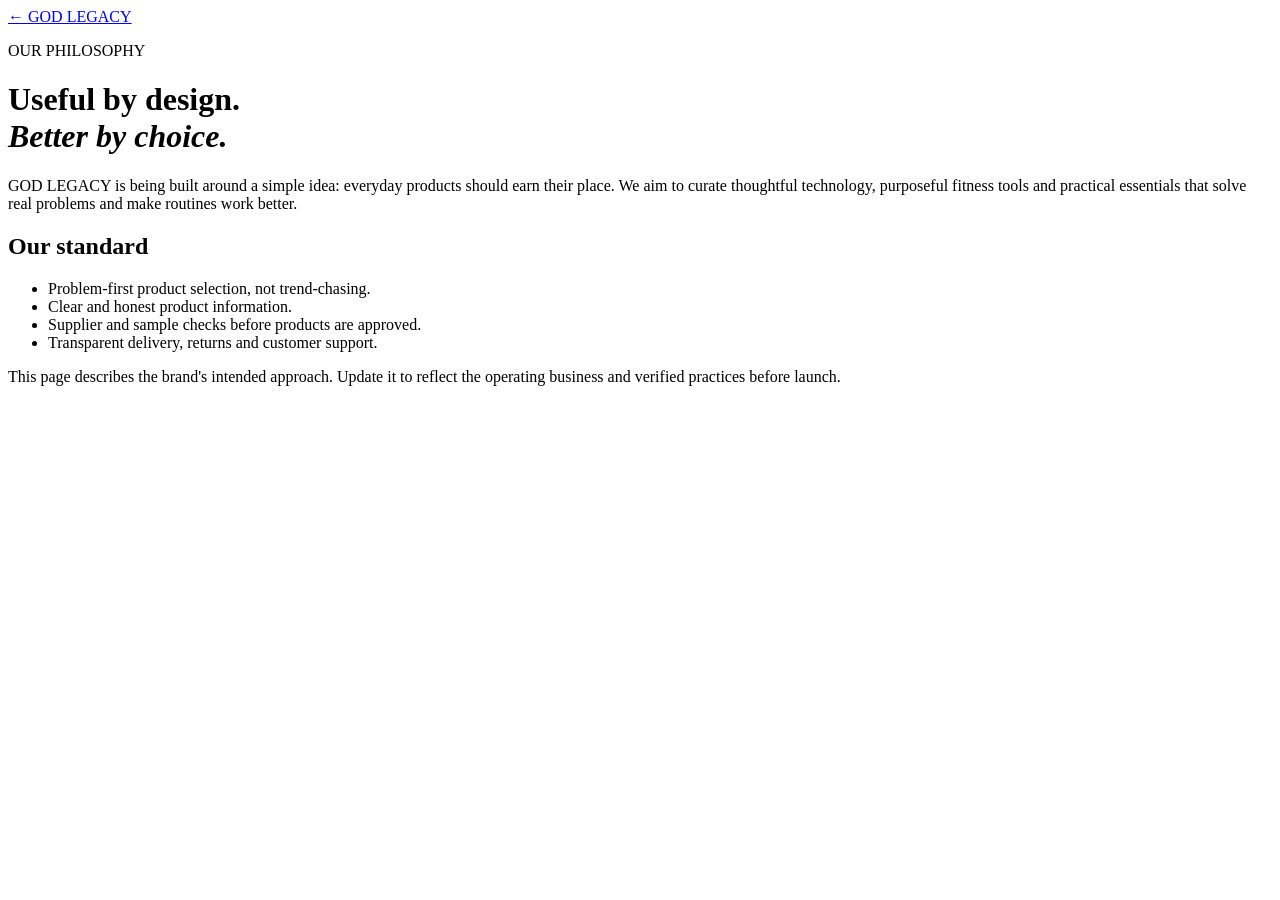
==== about.html @ af0833ac "Prepare GOD LEGACY pre-commerce storefront and operations foundation" ====
<!doctype html><html lang="en"><head><meta charset="utf-8"><meta name="viewport" content="width=device-width,initial-scale=1"><meta name="theme-color" content="#090a0c"><title>About GOD LEGACY</title><link rel="stylesheet" href="page.css"></head><body><main class="page"><a class="back" href="index.html">← GOD LEGACY</a><p class="eyebrow">OUR PHILOSOPHY</p><h1>Useful by design.<br><em>Better by choice.</em></h1><p>GOD LEGACY is being built around a simple idea: everyday products should earn their place. We aim to curate thoughtful technology, purposeful fitness tools and practical essentials that solve real problems and make routines work better.</p><h2>Our standard</h2><ul><li>Problem-first product selection, not trend-chasing.</li><li>Clear and honest product information.</li><li>Supplier and sample checks before products are approved.</li><li>Transparent delivery, returns and customer support.</li></ul><p class="note">This page describes the brand's intended approach. Update it to reflect the operating business and verified practices before launch.</p></main></body></html>
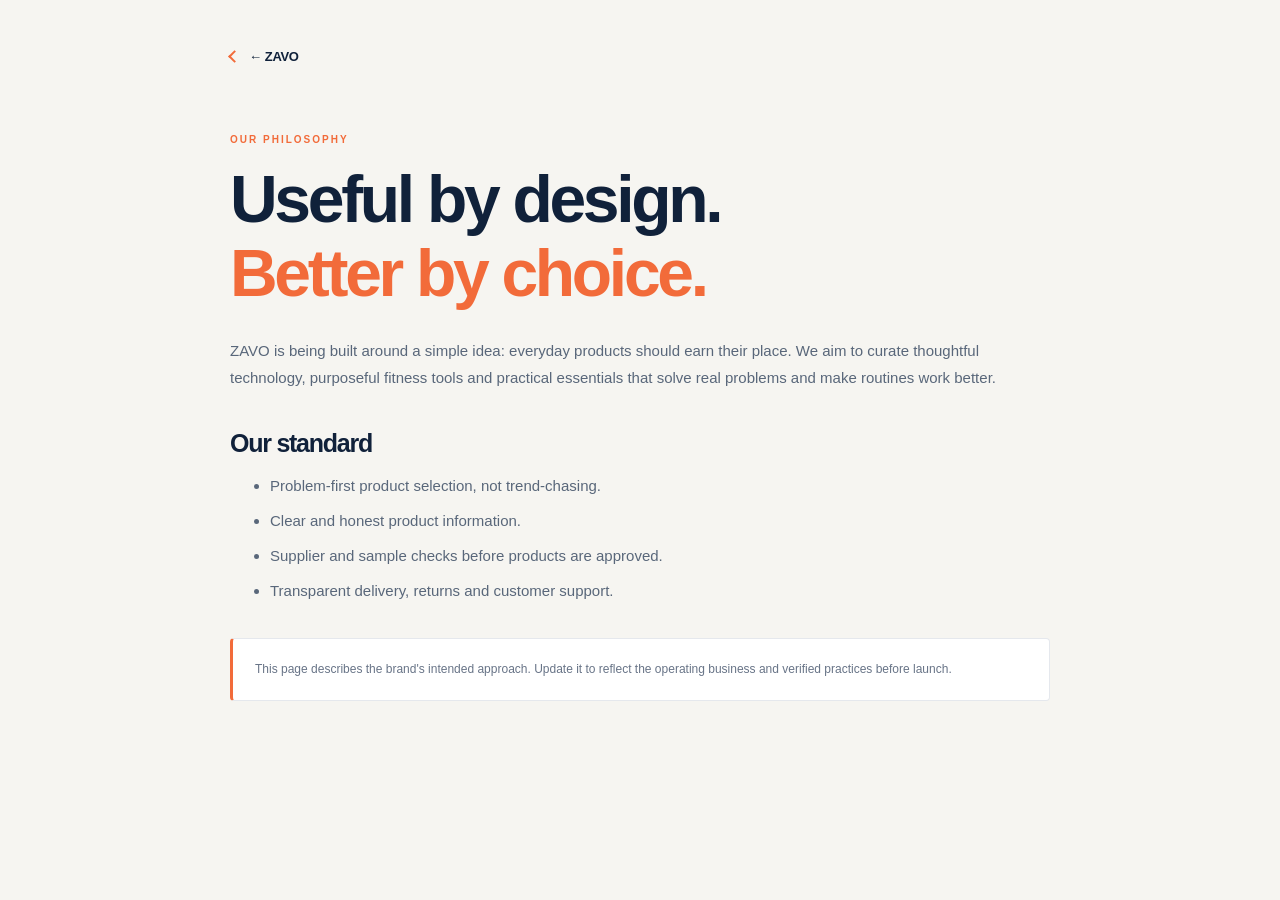
==== commit f7b08b43: "Apply ZAVO brand to customer page" ====
--- a/about.html
+++ b/about.html
@@ -1 +1 @@
-<!doctype html><html lang="en"><head><meta charset="utf-8"><meta name="viewport" content="width=device-width,initial-scale=1"><meta name="theme-color" content="#090a0c"><title>About GOD LEGACY</title><link rel="stylesheet" href="page.css"></head><body><main class="page"><a class="back" href="index.html">← GOD LEGACY</a><p class="eyebrow">OUR PHILOSOPHY</p><h1>Useful by design.<br><em>Better by choice.</em></h1><p>GOD LEGACY is being built around a simple idea: everyday products should earn their place. We aim to curate thoughtful technology, purposeful fitness tools and practical essentials that solve real problems and make routines work better.</p><h2>Our standard</h2><ul><li>Problem-first product selection, not trend-chasing.</li><li>Clear and honest product information.</li><li>Supplier and sample checks before products are approved.</li><li>Transparent delivery, returns and customer support.</li></ul><p class="note">This page describes the brand's intended approach. Update it to reflect the operating business and verified practices before launch.</p></main></body></html>+<!doctype html><html lang="en"><head><meta charset="utf-8"><meta name="viewport" content="width=device-width,initial-scale=1"><meta name="theme-color" content="#090a0c"><title>About ZAVO</title><link rel="stylesheet" href="page.css"></head><body><main class="page"><a class="back" href="index.html">← ZAVO</a><p class="eyebrow">OUR PHILOSOPHY</p><h1>Useful by design.<br><em>Better by choice.</em></h1><p>ZAVO is being built around a simple idea: everyday products should earn their place. We aim to curate thoughtful technology, purposeful fitness tools and practical essentials that solve real problems and make routines work better.</p><h2>Our standard</h2><ul><li>Problem-first product selection, not trend-chasing.</li><li>Clear and honest product information.</li><li>Supplier and sample checks before products are approved.</li><li>Transparent delivery, returns and customer support.</li></ul><p class="note">This page describes the brand's intended approach. Update it to reflect the operating business and verified practices before launch.</p></main></body></html>
--- a/page.css
+++ b/page.css
@@ -0,0 +1 @@
+:root{--navy:#10213a;--orange:#f26b3a;--ink:#172235;--muted:#687487;--line:#e5e8ed;--paper:#f6f5f1}*{box-sizing:border-box}body{margin:0;background:var(--paper);color:var(--ink);font:15px/1.8 "DM Sans",Arial,sans-serif;-webkit-font-smoothing:antialiased}.page{width:min(820px,calc(100% - 36px));margin:0 auto;padding:42px 0 90px}.back{display:inline-block;color:var(--navy);font-weight:800;font-size:13px;text-decoration:none;letter-spacing:-.03em}.back:before{content:"";display:inline-block;width:7px;height:7px;border-left:2px solid var(--orange);border-bottom:2px solid var(--orange);transform:rotate(45deg);margin-right:10px}.eyebrow{margin-top:62px;color:var(--orange);font-size:10px;font-weight:800;letter-spacing:.2em;text-transform:uppercase}h1,h2{font-family:Manrope,"Arial",sans-serif;line-height:1.12;letter-spacing:-.05em;color:var(--navy)}h1{font-size:clamp(40px,8vw,66px);font-weight:800;margin:14px 0 26px}h1 em{color:var(--orange);font-style:normal;font-weight:600}h2{font-size:25px;font-weight:800;margin:38px 0 12px}p,li{color:#59677a}li{margin:8px 0}.placeholder,.note{padding:20px 22px;background:#fff;border:1px solid var(--line);border-radius:4px}.placeholder{color:var(--ink);line-height:2}.note{margin-top:34px;color:var(--muted);font-size:12px;border-left:3px solid var(--orange)}a{color:var(--orange)}@media(max-width:560px){.page{padding-top:28px}.eyebrow{margin-top:45px}h1{font-size:44px}}
